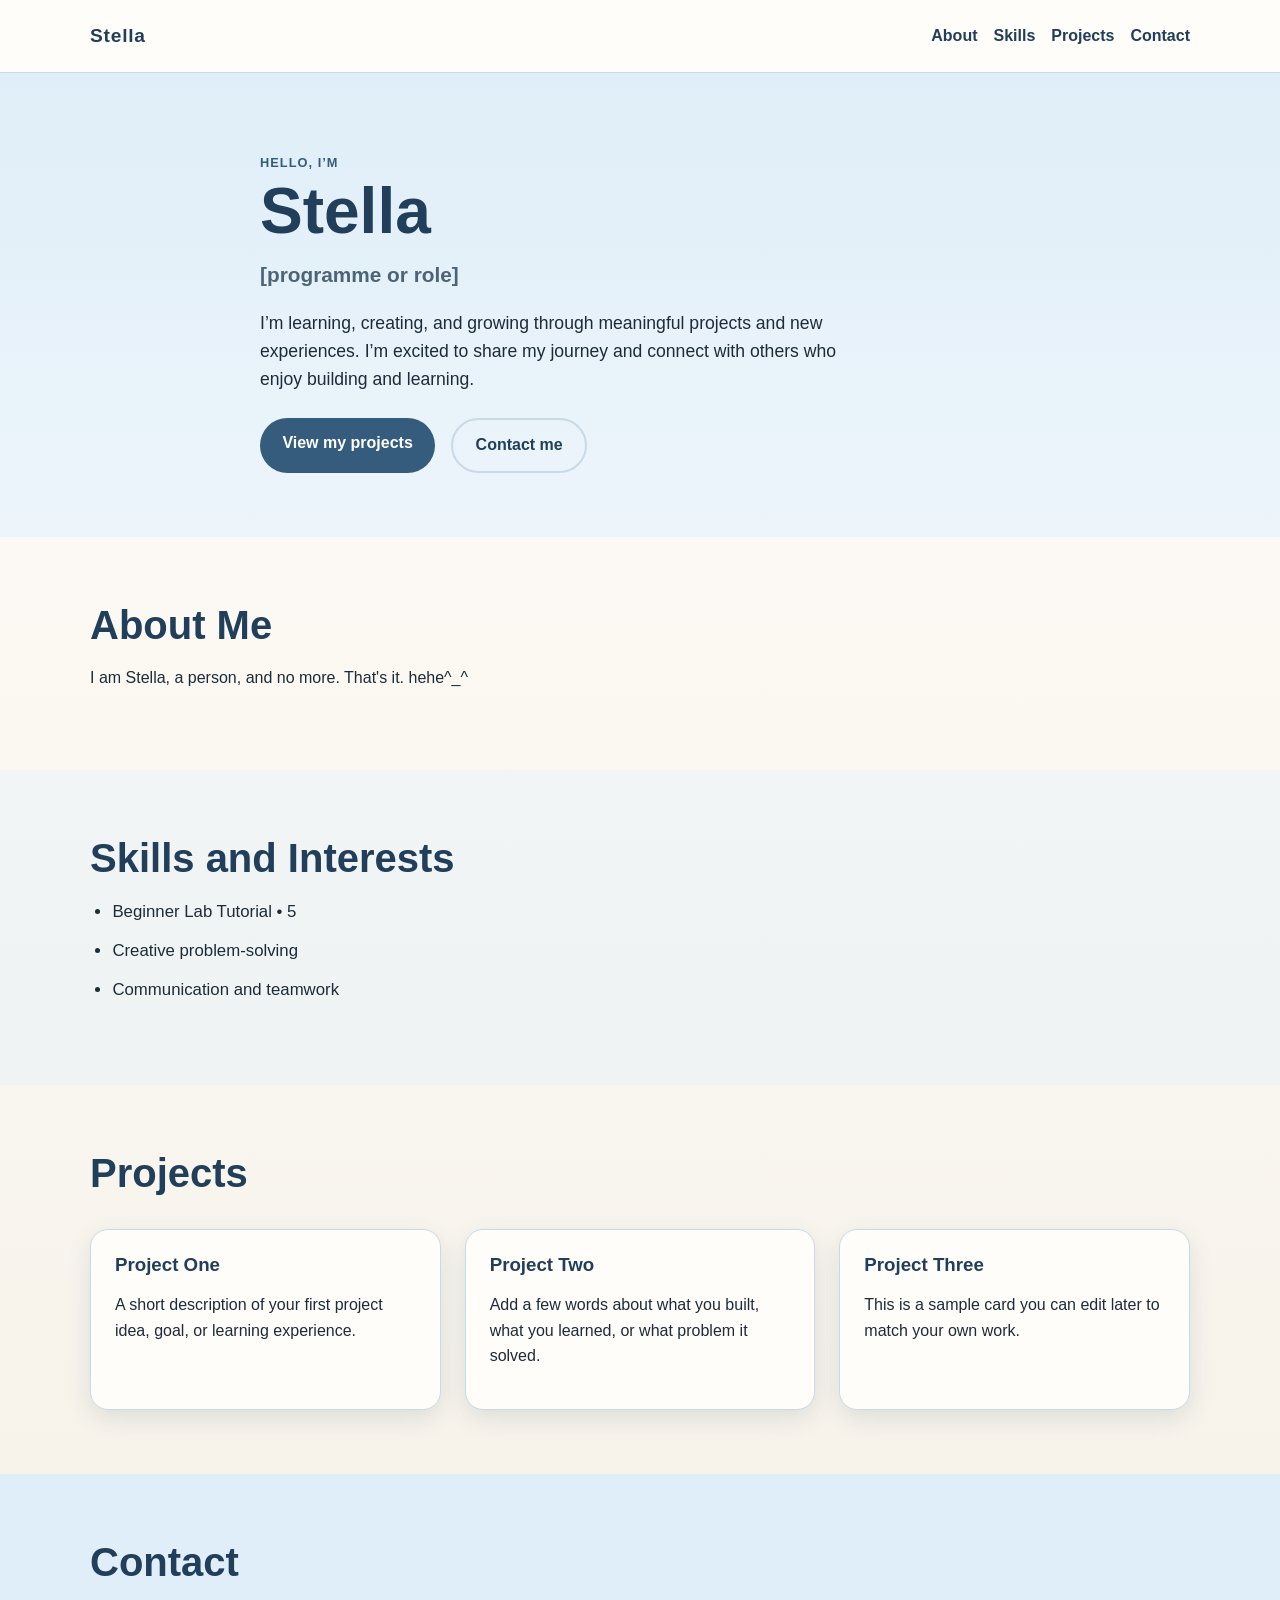
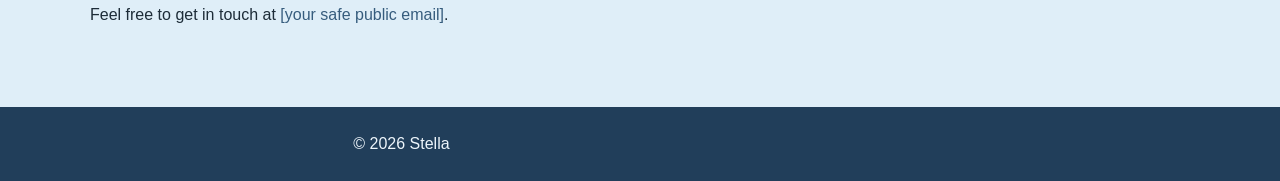
==== index.html @ a4379fa1 "Add files via upload" ====
<!DOCTYPE html>
<html lang="en">
  <head>
    <meta charset="UTF-8" />
    <meta name="viewport" content="width=device-width, initial-scale=1.0" />
    <title>[Your Name] | Personal Website</title>
    <meta
      name="description"
      content="Personal website for [Your Name], a [programme or role]."
    />
    <link rel="stylesheet" href="style.css" />
  </head>
  <body>
    <header class="site-header">
      <div class="container nav-wrap">
        <a class="brand" href="#top">Stella</a>
        <nav aria-label="Main navigation">
          <ul class="nav-list">
            <li><a href="#about">About</a></li>
            <li><a href="#skills">Skills</a></li>
            <li><a href="#projects">Projects</a></li>
            <li><a href="#contact">Contact</a></li>
          </ul>
        </nav>
      </div>
    </header>

    <main id="top">
      <!-- Welcome section: change the heading and short introduction here -->
      <section class="hero">
        <div class="container hero-content">
          <p class="eyebrow">Hello, I’m</p>
          <h1>Stella</h1>
          <p class="role">[programme or role]</p>
          <p class="intro">
            I’m learning, creating, and growing through meaningful projects and
            new experiences. I’m excited to share my journey and connect with
            others who enjoy building and learning.
          </p>
          <div class="hero-links">
            <a class="button primary" href="#projects">View my projects</a>
            <a class="button secondary" href="#contact">Contact me</a>
          </div>
        </div>
      </section>

      <!-- About Me: update the text to describe yourself in 2–3 sentences -->
      <section id="about" class="section">
        <div class="container">
          <h2>About Me</h2>
          <p>
            I am Stella, a person, and no more. That's it. hehe^_^
          </p>
        </div>
      </section>

      <!-- Skills and Interests: add or change the three items in this list -->
      <section id="skills" class="section alt-section">
        <div class="container">
          <h2>Skills and Interests</h2>
          <ul class="skills-list">
            <li>Beginner Lab Tutorial • 5</li>
            <li>Creative problem-solving</li>
            <li>Communication and teamwork</li>
          </ul>
        </div>
      </section>

      <!-- Projects: replace the sample cards with your own later -->
      <section id="projects" class="section">
        <div class="container">
          <h2>Projects</h2>
          <div class="projects-grid">
            <article class="project-card">
              <h3>Project One</h3>
              <p>
                A short description of your first project idea, goal, or learning
                experience.
              </p>
            </article>
            <article class="project-card">
              <h3>Project Two</h3>
              <p>
                Add a few words about what you built, what you learned, or what
                problem it solved.
              </p>
            </article>
            <article class="project-card">
              <h3>Project Three</h3>
              <p>
                This is a sample card you can edit later to match your own work.
              </p>
            </article>
          </div>
        </div>
      </section>

      <!-- Contact: replace the placeholder email with your safe public email -->
      <section id="contact" class="section contact-section">
        <div class="container">
          <h2>Contact</h2>
          <p>
            Feel free to get in touch at
            <a href="mailto:[your%20safe%20public%20email]">[your safe public email]</a>.
          </p>
        </div>
      </section>
    </main>

    <footer class="site-footer">
      <div class="container">
        <p>© 2026 Stella</p>
      </div>
    </footer>
  </body>
</html>
---- style.css ----
/*
  This stylesheet controls the page layout and colours.
  To change your text, edit the HTML file.
  To change colours, update the CSS variables below.
  To change spacing, adjust the values in the margin and padding rules.
*/

:root {
  /* Change your colour palette here */
  --cream: #f5f1e8;
  --paper: #fffdf9;
  --sky: #dfeef8;
  --blue: #365c7d;
  --blue-dark: #213e5a;
  --text: #1d2c38;
  --muted: #4d6477;
  --border: #c8d9e8;
  --shadow: rgba(34, 62, 89, 0.12);
}

* {
  box-sizing: border-box;
}

html {
  scroll-behavior: smooth;
}

body {
  margin: 0;
  font-family: Arial, Helvetica, sans-serif;
  line-height: 1.6;
  color: var(--text);
  background: linear-gradient(180deg, var(--paper) 0%, var(--cream) 100%);
}

a {
  color: var(--blue);
  text-decoration: none;
}

a:hover {
  text-decoration: underline;
}

a:focus-visible,
button:focus-visible {
  outline: 3px solid var(--blue-dark);
  outline-offset: 3px;
}

img {
  max-width: 100%;
}

.container {
  width: min(1100px, calc(100% - 2rem));
  margin: 0 auto;
}

.site-header {
  background: rgba(255, 253, 249, 0.9);
  border-bottom: 1px solid var(--border);
  position: sticky;
  top: 0;
  z-index: 10;
  backdrop-filter: blur(6px);
}

.nav-wrap {
  display: flex;
  align-items: center;
  justify-content: space-between;
  min-height: 72px;
  gap: 1rem;
}

.brand {
  color: var(--blue-dark);
  font-size: 1.2rem;
  font-weight: 700;
  letter-spacing: 0.04em;
}

.nav-list {
  list-style: none;
  display: flex;
  flex-wrap: wrap;
  gap: 1rem;
  padding: 0;
  margin: 0;
}

.nav-list a {
  color: var(--blue-dark);
  font-weight: 600;
}

.hero {
  background: linear-gradient(180deg, var(--sky) 0%, #edf5fb 100%);
  padding: 5rem 0 4rem;
}

.hero-content {
  max-width: 760px;
}

.eyebrow {
  margin: 0;
  color: var(--blue);
  font-weight: 700;
  letter-spacing: 0.08em;
  text-transform: uppercase;
  font-size: 0.8rem;
}

h1,
h2,
h3 {
  color: var(--blue-dark);
  line-height: 1.2;
  margin-top: 0;
}

h1 {
  font-size: clamp(2.5rem, 6vw, 4rem);
  margin-bottom: 0.5rem;
}

.role {
  margin: 0 0 1rem;
  font-size: 1.3rem;
  color: var(--muted);
  font-weight: 600;
}

.intro {
  font-size: 1.1rem;
  max-width: 60ch;
  margin-bottom: 1.5rem;
}

.hero-links {
  display: flex;
  flex-wrap: wrap;
  gap: 1rem;
}

.button {
  display: inline-block;
  border-radius: 999px;
  padding: 0.8rem 1.4rem;
  font-weight: 700;
  transition: transform 0.2s ease, background-color 0.2s ease;
}

.button:hover {
  text-decoration: none;
  transform: translateY(-1px);
}

.button.primary {
  background: var(--blue);
  color: #fff;
}

.button.secondary {
  background: transparent;
  color: var(--blue-dark);
  border: 2px solid var(--border);
}

.section {
  padding: 4rem 0;
}

.alt-section {
  background: rgba(223, 238, 248, 0.35);
}

h2 {
  font-size: clamp(2rem, 4vw, 2.5rem);
  margin-bottom: 1rem;
}

p {
  max-width: 70ch;
}

.skills-list {
  list-style: disc;
  padding-left: 1.4rem;
  display: grid;
  gap: 0.75rem;
  font-size: 1.05rem;
}

.projects-grid {
  display: grid;
  grid-template-columns: repeat(3, minmax(0, 1fr));
  gap: 1.5rem;
  margin-top: 2rem;
}

.project-card {
  background: var(--paper);
  border: 1px solid var(--border);
  border-radius: 18px;
  padding: 1.5rem;
  box-shadow: 0 8px 24px var(--shadow);
}

.project-card h3 {
  margin-bottom: 0.8rem;
}

.contact-section {
  background: var(--sky);
}

.site-footer {
  background: var(--blue-dark);
  color: #edf5fb;
  padding: 1.5rem 0;
  text-align: center;
}

.site-footer p {
  margin: 0;
}

@media (max-width: 700px) {
  .nav-wrap {
    flex-direction: column;
    padding: 1rem 0;
  }

  .projects-grid {
    grid-template-columns: 1fr;
  }

  .hero {
    padding-top: 4rem;
  }

  .button {
    width: 100%;
    text-align: center;
  }
}
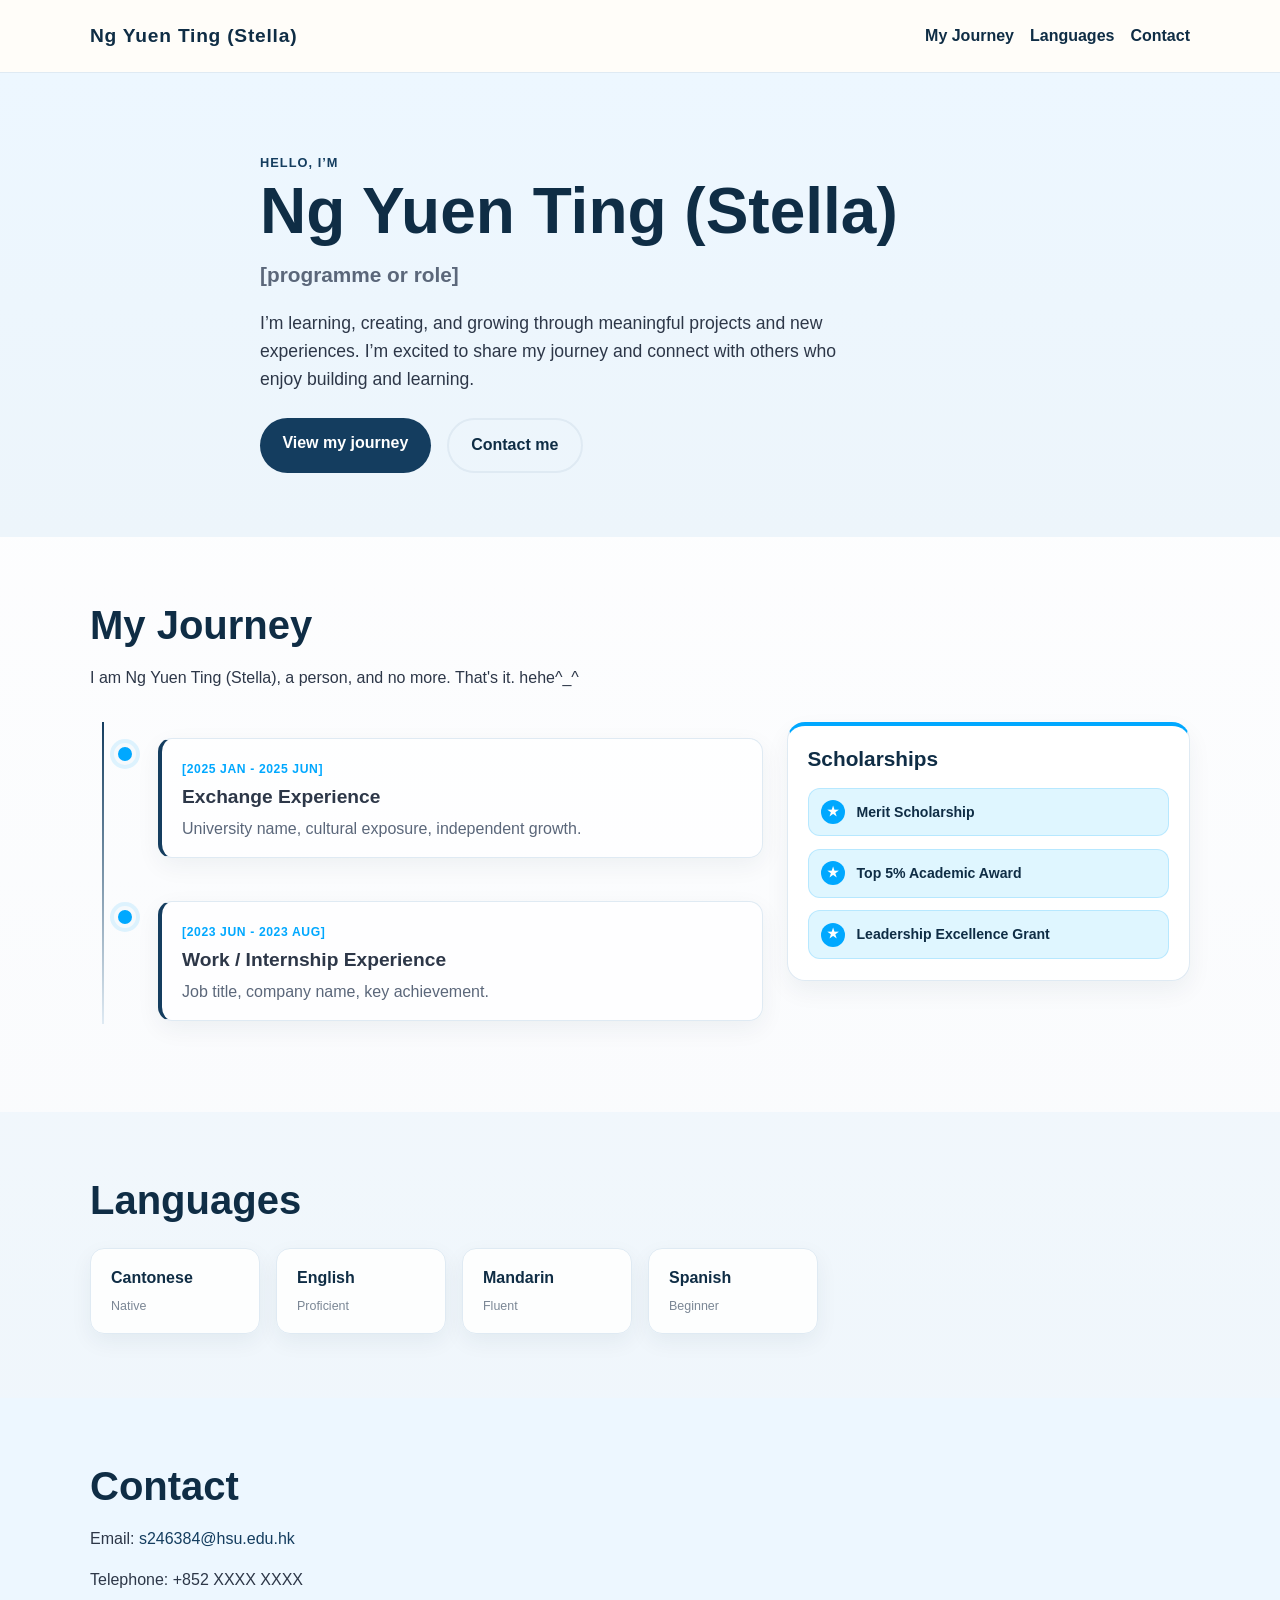
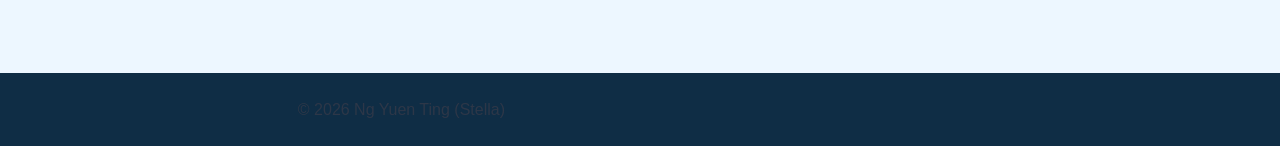
==== commit b63ce33d: "Add files via upload" ====
--- a/index.html
+++ b/index.html
@@ -13,12 +13,11 @@
   <body>
     <header class="site-header">
       <div class="container nav-wrap">
-        <a class="brand" href="#top">Stella</a>
+        <a class="brand" href="#top">Ng Yuen Ting (Stella)</a>
         <nav aria-label="Main navigation">
           <ul class="nav-list">
-            <li><a href="#about">About</a></li>
-            <li><a href="#skills">Skills</a></li>
-            <li><a href="#projects">Projects</a></li>
+            <li><a href="#about">My Journey</a></li>
+            <li><a href="#skills">Languages</a></li>
             <li><a href="#contact">Contact</a></li>
           </ul>
         </nav>
@@ -30,7 +29,7 @@
       <section class="hero">
         <div class="container hero-content">
           <p class="eyebrow">Hello, I’m</p>
-          <h1>Stella</h1>
+          <h1>Ng Yuen Ting (Stella)</h1>
           <p class="role">[programme or role]</p>
           <p class="intro">
             I’m learning, creating, and growing through meaningful projects and
@@ -38,7 +37,7 @@
             others who enjoy building and learning.
           </p>
           <div class="hero-links">
-            <a class="button primary" href="#projects">View my projects</a>
+            <a class="button primary" href="#about">View my journey</a>
             <a class="button secondary" href="#contact">Contact me</a>
           </div>
         </div>
@@ -47,50 +46,76 @@
       <!-- About Me: update the text to describe yourself in 2–3 sentences -->
       <section id="about" class="section">
         <div class="container">
-          <h2>About Me</h2>
+          <h2>My Journey</h2>
           <p>
-            I am Stella, a person, and no more. That's it. hehe^_^
+            I am Ng Yuen Ting (Stella), a person, and no more. That's it. hehe^_^
           </p>
+
+          <div class="experience-grid">
+            <div class="experience-column">
+              <div class="timeline" aria-label="Experience timeline">
+                <article class="timeline-item">
+                  <div class="timeline-dot" aria-hidden="true"></div>
+                  <div class="timeline-content">
+                    <span class="timeline-date">[2025 Jan - 2025 Jun]</span>
+                    <h3>Exchange Experience</h3>
+                    <p>University name, cultural exposure, independent growth.</p>
+                  </div>
+                </article>
+
+                <article class="timeline-item">
+                  <div class="timeline-dot" aria-hidden="true"></div>
+                  <div class="timeline-content">
+                    <span class="timeline-date">[2023 Jun - 2023 Aug]</span>
+                    <h3>Work / Internship Experience</h3>
+                    <p>Job title, company name, key achievement.</p>
+                  </div>
+                </article>
+              </div>
+            </div>
+
+            <aside class="scholarships-card" aria-label="Scholarships list">
+              <h3>Scholarships</h3>
+              <ul class="scholarship-list">
+                <li>
+                  <span class="scholarship-icon">★</span>
+                  <span>Merit Scholarship</span>
+                </li>
+                <li>
+                  <span class="scholarship-icon">★</span>
+                  <span>Top 5% Academic Award</span>
+                </li>
+                <li>
+                  <span class="scholarship-icon">★</span>
+                  <span>Leadership Excellence Grant</span>
+                </li>
+              </ul>
+            </aside>
+          </div>
         </div>
       </section>
 
       <!-- Skills and Interests: add or change the three items in this list -->
       <section id="skills" class="section alt-section">
         <div class="container">
-          <h2>Skills and Interests</h2>
-          <ul class="skills-list">
-            <li>Beginner Lab Tutorial • 5</li>
-            <li>Creative problem-solving</li>
-            <li>Communication and teamwork</li>
-          </ul>
-        </div>
-      </section>
-
-      <!-- Projects: replace the sample cards with your own later -->
-      <section id="projects" class="section">
-        <div class="container">
-          <h2>Projects</h2>
-          <div class="projects-grid">
-            <article class="project-card">
-              <h3>Project One</h3>
-              <p>
-                A short description of your first project idea, goal, or learning
-                experience.
-              </p>
-            </article>
-            <article class="project-card">
-              <h3>Project Two</h3>
-              <p>
-                Add a few words about what you built, what you learned, or what
-                problem it solved.
-              </p>
-            </article>
-            <article class="project-card">
-              <h3>Project Three</h3>
-              <p>
-                This is a sample card you can edit later to match your own work.
-              </p>
-            </article>
+          <h2>Languages</h2>
+          <div class="language-grid" aria-label="Language skills">
+            <div class="language-card">
+              <span class="language-name">Cantonese</span>
+              <span class="language-level">Native</span>
+            </div>
+            <div class="language-card">
+              <span class="language-name">English</span>
+              <span class="language-level">Proficient</span>
+            </div>
+            <div class="language-card">
+              <span class="language-name">Mandarin</span>
+              <span class="language-level">Fluent</span>
+            </div>
+            <div class="language-card">
+              <span class="language-name">Spanish</span>
+              <span class="language-level">Beginner</span>
+            </div>
           </div>
         </div>
       </section>
@@ -99,17 +124,15 @@
       <section id="contact" class="section contact-section">
         <div class="container">
           <h2>Contact</h2>
-          <p>
-            Feel free to get in touch at
-            <a href="mailto:[your%20safe%20public%20email]">[your safe public email]</a>.
-          </p>
+          <p>Email: <a href="mailto:s246384@hsu.edu.hk">s246384@hsu.edu.hk</a></p>
+          <p>Telephone: +852 XXXX XXXX</p>
         </div>
       </section>
     </main>
 
     <footer class="site-footer">
       <div class="container">
-        <p>© 2026 Stella</p>
+        <p>© 2026 Ng Yuen Ting (Stella)</p>
       </div>
     </footer>
   </body>
--- a/style.css
+++ b/style.css
@@ -6,16 +6,17 @@
 */
 
 :root {
-  /* Change your colour palette here */
-  --cream: #f5f1e8;
-  --paper: #fffdf9;
-  --sky: #dfeef8;
-  --blue: #365c7d;
-  --blue-dark: #213e5a;
-  --text: #1d2c38;
-  --muted: #4d6477;
-  --border: #c8d9e8;
-  --shadow: rgba(34, 62, 89, 0.12);
+  --cream: #f7f9fc;
+  --paper: #ffffff;
+  --sky: #edf7ff;
+  --blue: #143d5f;
+  --blue-dark: #0f2d45;
+  --tech-sky: #00a8ff;
+  --tech-sky-soft: #dff6ff;
+  --text: #2d3748;
+  --muted: #5b677a;
+  --border: #dfeaf3;
+  --shadow: rgba(18, 45, 69, 0.12);
 }
 
 * {
@@ -32,6 +33,13 @@
   line-height: 1.6;
   color: var(--text);
   background: linear-gradient(180deg, var(--paper) 0%, var(--cream) 100%);
+}
+
+h1,
+h2,
+h3,
+p {
+  color: var(--text);
 }
 
 a {
@@ -187,31 +195,192 @@
   max-width: 70ch;
 }
 
-.skills-list {
-  list-style: disc;
-  padding-left: 1.4rem;
+.experience-grid {
   display: grid;
-  gap: 0.75rem;
-  font-size: 1.05rem;
-}
-
-.projects-grid {
-  display: grid;
-  grid-template-columns: repeat(3, minmax(0, 1fr));
+  grid-template-columns: 1.5fr 0.9fr;
   gap: 1.5rem;
   margin-top: 2rem;
-}
-
-.project-card {
-  background: var(--paper);
+  align-items: start;
+}
+
+.experience-column {
+  min-width: 0;
+}
+
+.timeline {
+  position: relative;
+  padding-left: 1.5rem;
+}
+
+.timeline::before {
+  content: "";
+  position: absolute;
+  left: 12px;
+  top: 0;
+  bottom: 0;
+  width: 2px;
+  background: linear-gradient(180deg, var(--blue) 0%, var(--border) 100%);
+}
+
+.timeline-item {
+  position: relative;
+  display: grid;
+  grid-template-columns: 28px 1fr;
+  gap: 1rem;
+  margin-bottom: 1.5rem;
+  padding: 1rem 0 0.2rem;
+}
+
+.timeline-dot {
+  position: relative;
+  width: 22px;
+  height: 22px;
+  border-radius: 50%;
+  background: var(--tech-sky);
+  border: 4px solid #f5f9fc;
+  box-shadow: 0 0 0 4px rgba(0, 168, 255, 0.12);
+  margin-top: 0.3rem;
+  z-index: 1;
+}
+
+.timeline-content {
+  background: rgba(255, 255, 255, 0.84);
+  border: 1px solid var(--border);
+  border-left: 4px solid var(--blue);
+  border-radius: 14px;
+  padding: 1rem 1.25rem;
+  box-shadow: 0 8px 24px rgba(15, 45, 69, 0.06);
+  transition: transform 0.2s ease, box-shadow 0.2s ease, border-color 0.2s ease;
+}
+
+.timeline-content:hover {
+  transform: translateY(-2px);
+  box-shadow: 0 14px 30px rgba(15, 45, 69, 0.12);
+  border-color: rgba(0, 168, 255, 0.45);
+}
+
+.timeline-date {
+  display: inline-block;
+  margin-bottom: 0.35rem;
+  color: var(--tech-sky);
+  font-weight: 700;
+  font-size: 0.76rem;
+  letter-spacing: 0.05em;
+  text-transform: uppercase;
+}
+
+.timeline-content h3 {
+  margin-bottom: 0.45rem;
+  font-size: 1.2rem;
+  color: var(--text);
+}
+
+.timeline-content p {
+  margin: 0;
+  color: var(--muted);
+}
+
+.scholarships-card {
+  background: rgba(255, 255, 255, 0.9);
   border: 1px solid var(--border);
   border-radius: 18px;
-  padding: 1.5rem;
-  box-shadow: 0 8px 24px var(--shadow);
-}
-
-.project-card h3 {
-  margin-bottom: 0.8rem;
+  padding: 1.3rem 1.25rem;
+  box-shadow: 0 10px 24px rgba(15, 45, 69, 0.06);
+  border-top: 4px solid var(--tech-sky);
+}
+
+.scholarships-card h3 {
+  margin-bottom: 1rem;
+  font-size: 1.3rem;
+}
+
+.scholarship-list {
+  list-style: none;
+  padding: 0;
+  margin: 0;
+  display: grid;
+  gap: 0.8rem;
+}
+
+.scholarship-list li {
+  display: flex;
+  align-items: center;
+  gap: 0.7rem;
+  padding: 0.7rem 0.8rem;
+  border-radius: 12px;
+  background: var(--tech-sky-soft);
+  border: 1px solid rgba(0, 168, 255, 0.18);
+  color: var(--blue-dark);
+  font-size: 0.88rem;
+  font-weight: 600;
+  transition: transform 0.2s ease, box-shadow 0.2s ease, border-color 0.2s ease;
+}
+
+.scholarship-list li:hover {
+  transform: translateY(-2px);
+  box-shadow: 0 12px 26px rgba(15, 45, 69, 0.12);
+  border-color: rgba(0, 168, 255, 0.42);
+}
+
+.scholarship-icon {
+  display: inline-flex;
+  align-items: center;
+  justify-content: center;
+  width: 24px;
+  height: 24px;
+  border-radius: 50%;
+  background: var(--tech-sky);
+  color: #fff;
+  font-size: 0.8rem;
+  flex-shrink: 0;
+}
+
+.language-grid {
+  display: flex;
+  flex-wrap: wrap;
+  gap: 1rem;
+  margin-top: 1.5rem;
+}
+
+.language-card {
+  display: flex;
+  flex-direction: column;
+  min-width: 170px;
+  background: rgba(255, 255, 255, 0.85);
+  border: 1px solid var(--border);
+  border-radius: 14px;
+  padding: 1rem 1.25rem;
+  box-shadow: 0 8px 22px rgba(15, 45, 69, 0.06);
+  transition: transform 0.2s ease, box-shadow 0.2s ease, border-color 0.2s ease;
+}
+
+.language-card:hover {
+  transform: translateY(-2px);
+  box-shadow: 0 14px 30px rgba(15, 45, 69, 0.12);
+  border-color: rgba(0, 168, 255, 0.4);
+}
+
+.language-name {
+  font-size: 1rem;
+  font-weight: 700;
+  color: var(--blue-dark);
+}
+
+.language-level {
+  margin-top: 0.35rem;
+  color: #7b8795;
+  font-size: 0.78rem;
+  font-weight: 400;
+  letter-spacing: 0;
+  text-transform: none;
+}
+
+.projects-grid {
+  display: none;
+}
+
+.project-card {
+  display: none;
 }
 
 .contact-section {
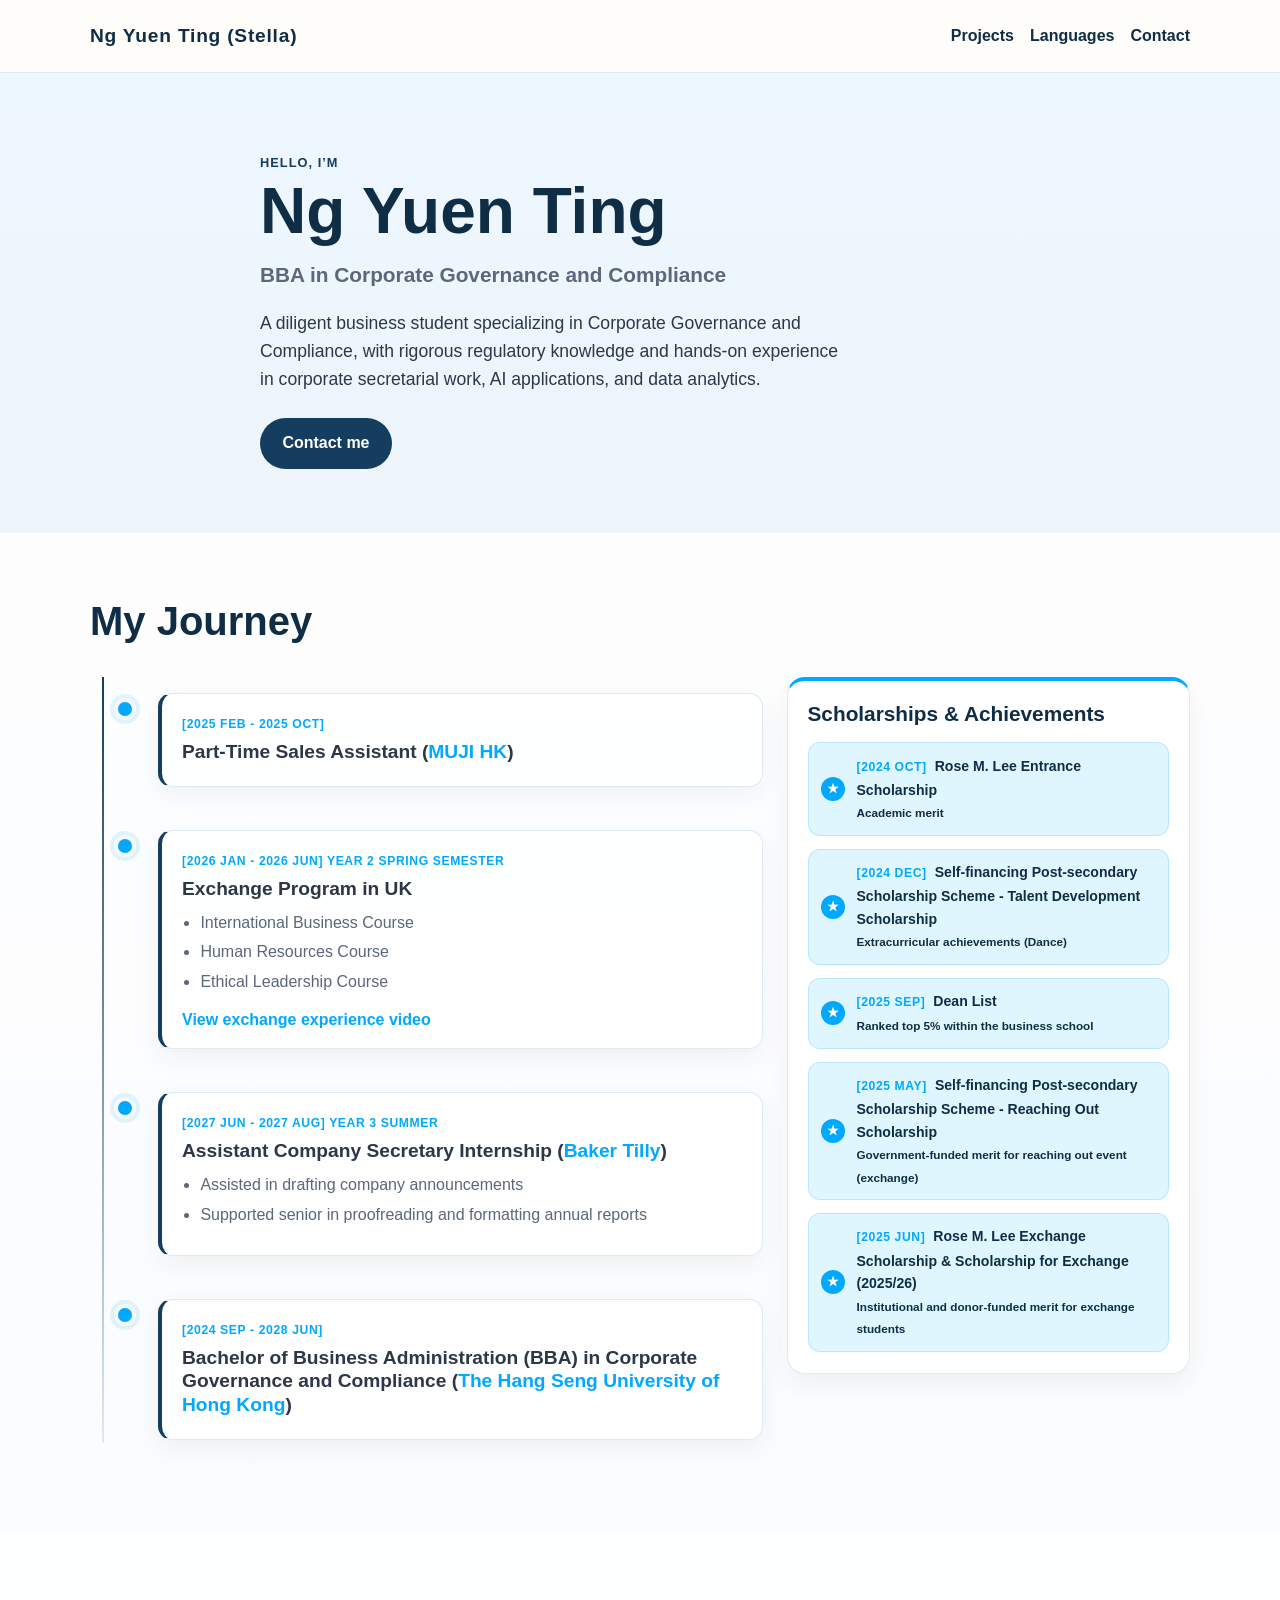
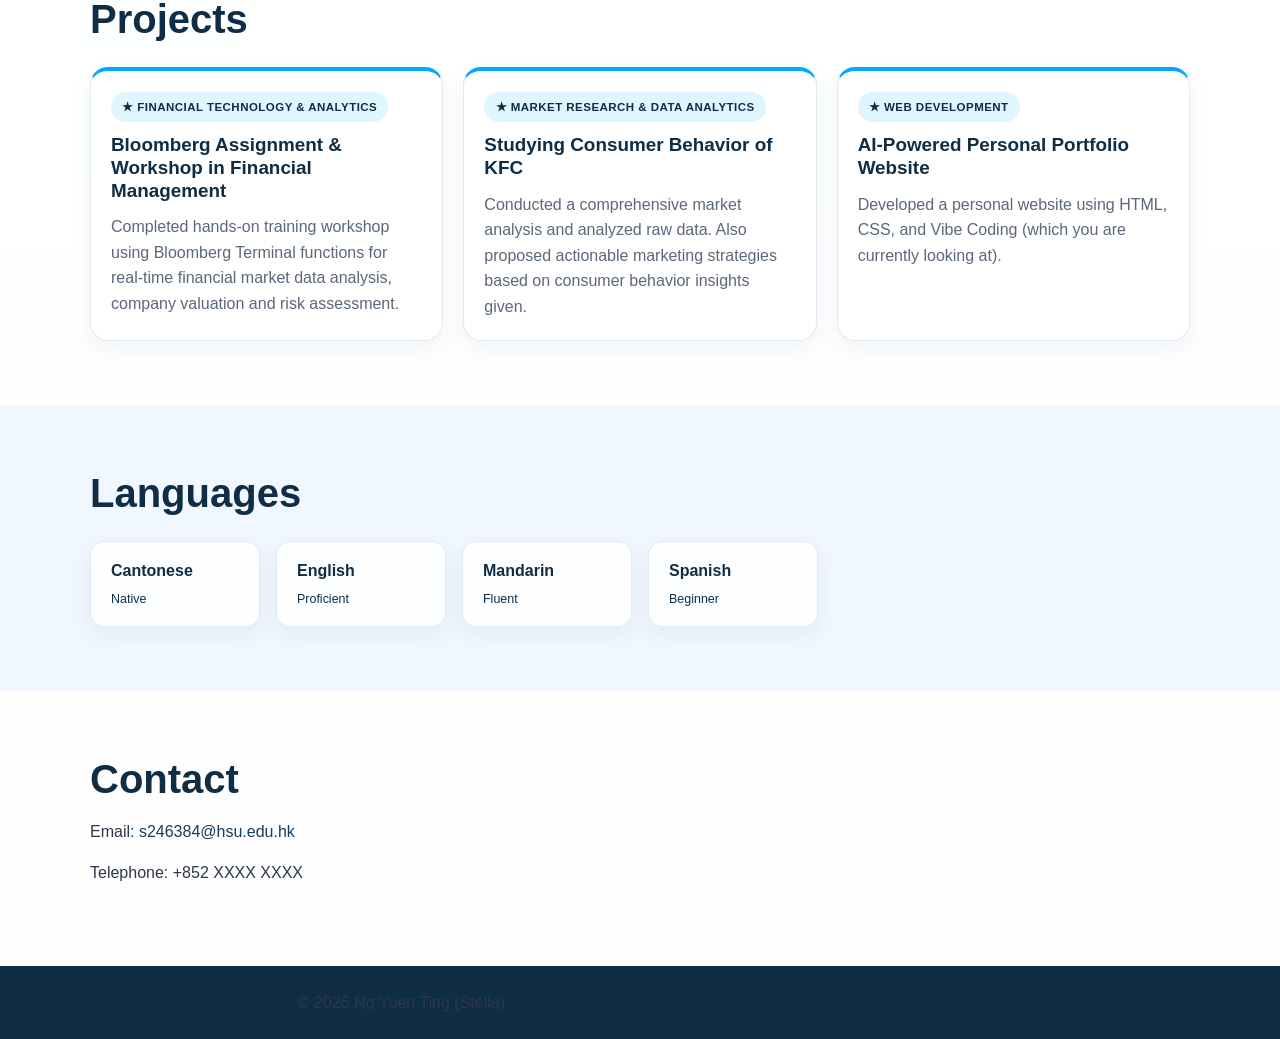
==== commit eafdcc63: "Add files via upload" ====
--- a/index.html
+++ b/index.html
@@ -16,7 +16,7 @@
         <a class="brand" href="#top">Ng Yuen Ting (Stella)</a>
         <nav aria-label="Main navigation">
           <ul class="nav-list">
-            <li><a href="#about">My Journey</a></li>
+            <li><a href="#projects">Projects</a></li>
             <li><a href="#skills">Languages</a></li>
             <li><a href="#contact">Contact</a></li>
           </ul>
@@ -28,17 +28,14 @@
       <!-- Welcome section: change the heading and short introduction here -->
       <section class="hero">
         <div class="container hero-content">
-          <p class="eyebrow">Hello, I’m</p>
-          <h1>Ng Yuen Ting (Stella)</h1>
-          <p class="role">[programme or role]</p>
+          <p class="eyebrow"></p>
+          <h1 class="name-text"></h1>
+          <p class="role">BBA in Corporate Governance and Compliance</p>
           <p class="intro">
-            I’m learning, creating, and growing through meaningful projects and
-            new experiences. I’m excited to share my journey and connect with
-            others who enjoy building and learning.
+            A diligent business student specializing in Corporate Governance and Compliance, with rigorous regulatory knowledge and hands-on experience in corporate secretarial work, AI applications, and data analytics.
           </p>
           <div class="hero-links">
-            <a class="button primary" href="#about">View my journey</a>
-            <a class="button secondary" href="#contact">Contact me</a>
+            <a class="button primary" href="#contact">Contact me</a>
           </div>
         </div>
       </section>
@@ -47,9 +44,6 @@
       <section id="about" class="section">
         <div class="container">
           <h2>My Journey</h2>
-          <p>
-            I am Ng Yuen Ting (Stella), a person, and no more. That's it. hehe^_^
-          </p>
 
           <div class="experience-grid">
             <div class="experience-column">
@@ -57,40 +51,114 @@
                 <article class="timeline-item">
                   <div class="timeline-dot" aria-hidden="true"></div>
                   <div class="timeline-content">
-                    <span class="timeline-date">[2025 Jan - 2025 Jun]</span>
-                    <h3>Exchange Experience</h3>
-                    <p>University name, cultural exposure, independent growth.</p>
-                  </div>
-                </article>
-
-                <article class="timeline-item">
-                  <div class="timeline-dot" aria-hidden="true"></div>
-                  <div class="timeline-content">
-                    <span class="timeline-date">[2023 Jun - 2023 Aug]</span>
-                    <h3>Work / Internship Experience</h3>
-                    <p>Job title, company name, key achievement.</p>
+                    <span class="timeline-date">[2025 Feb - 2025 Oct]</span>
+                    <h3>Part-Time Sales Assistant (<a href="https://onlineshop.muji.com.hk/" target="_blank" rel="noreferrer">MUJI HK</a>)</h3>
+                  </div>
+                </article>
+
+                <article class="timeline-item">
+                  <div class="timeline-dot" aria-hidden="true"></div>
+                  <div class="timeline-content">
+                    <span class="timeline-date">[2026 Jan - 2026 Jun] Year 2 Spring Semester</span>
+                    <h3>Exchange Program in UK</h3>
+                    <ul class="exchange-courses">
+                      <li>International Business Course</li>
+                      <li>Human Resources Course</li>
+                      <li>Ethical Leadership Course</li>
+                    </ul>
+                    <p>
+                      <a href="https://hsuhk-my.sharepoint.com/:v:/g/personal/s246384_hsu_edu_hk/IQApnkTWi9xQS67wh-42oN1fAX6_yh1gho4gi1m61C-dfmc?e=63eJ1v" target="_blank" rel="noreferrer">View exchange experience video</a>
+                    </p>
+                  </div>
+                </article>
+
+                <article class="timeline-item">
+                  <div class="timeline-dot" aria-hidden="true"></div>
+                  <div class="timeline-content">
+                    <span class="timeline-date">[2027 Jun - 2027 Aug] Year 3 Summer</span>
+                    <h3>Assistant Company Secretary Internship (<a href="https://www.bakertilly.hk/" target="_blank" rel="noreferrer">Baker Tilly</a>)</h3>
+                    <ul class="exchange-courses">
+                      <li>Assisted in drafting company announcements</li>
+                      <li>Supported senior in proofreading and formatting annual reports</li>
+                    </ul>
+                  </div>
+                </article>
+
+                <article class="timeline-item">
+                  <div class="timeline-dot" aria-hidden="true"></div>
+                  <div class="timeline-content">
+                    <span class="timeline-date">[2024 Sep - 2028 Jun]</span>
+                    <h3>Bachelor of Business Administration (BBA) in Corporate Governance and Compliance (<a href="https://www.hsu.edu.hk/en/" target="_blank" rel="noreferrer">The Hang Seng University of Hong Kong</a>)</h3>
                   </div>
                 </article>
               </div>
             </div>
 
             <aside class="scholarships-card" aria-label="Scholarships list">
-              <h3>Scholarships</h3>
+              <h3>Scholarships &amp; Achievements</h3>
               <ul class="scholarship-list">
                 <li>
                   <span class="scholarship-icon">★</span>
-                  <span>Merit Scholarship</span>
-                </li>
-                <li>
-                  <span class="scholarship-icon">★</span>
-                  <span>Top 5% Academic Award</span>
-                </li>
-                <li>
-                  <span class="scholarship-icon">★</span>
-                  <span>Leadership Excellence Grant</span>
+                  <span><span class="timeline-date scholarship-date">[2024 Oct]</span> Rose M. Lee Entrance Scholarship<br><small>Academic merit</small></span>
+                </li>
+                <li>
+                  <span class="scholarship-icon">★</span>
+                  <span><span class="timeline-date scholarship-date">[2024 Dec]</span> Self-financing Post-secondary Scholarship Scheme - Talent Development Scholarship<br><small>Extracurricular achievements (Dance)</small></span>
+                </li>
+                <li>
+                  <span class="scholarship-icon">★</span>
+                  <span><span class="timeline-date scholarship-date">[2025 Sep]</span> Dean List<br><small>Ranked top 5% within the business school</small></span>
+                </li>
+                <li>
+                  <span class="scholarship-icon">★</span>
+                  <span><span class="timeline-date scholarship-date">[2025 May]</span> Self-financing Post-secondary Scholarship Scheme - Reaching Out Scholarship<br><small>Government-funded merit for reaching out event (exchange)</small></span>
+                </li>
+                <li>
+                  <span class="scholarship-icon">★</span>
+                  <span><span class="timeline-date scholarship-date">[2025 Jun]</span> Rose M. Lee Exchange Scholarship &amp; Scholarship for Exchange (2025/26)<br><small>Institutional and donor-funded merit for exchange students</small></span>
                 </li>
               </ul>
             </aside>
+          </div>
+        </div>
+      </section>
+
+      <section id="projects" class="section projects-section">
+        <div class="container">
+          <div class="section-heading">
+            <h2>Projects</h2>
+          </div>
+
+          <div class="projects-grid" aria-label="Featured projects">
+            <article class="project-card">
+              <div class="project-topline">
+                <span class="project-tag">★ Financial Technology &amp; Analytics</span>
+              </div>
+              <h3>Bloomberg Assignment &amp; Workshop in Financial Management</h3>
+              <p>
+                Completed hands-on training workshop using Bloomberg Terminal functions for real-time financial market data analysis, company valuation and risk assessment.
+              </p>
+            </article>
+
+            <article class="project-card">
+              <div class="project-topline">
+                <span class="project-tag">★ Market Research &amp; Data Analytics</span>
+              </div>
+              <h3>Studying Consumer Behavior of KFC</h3>
+              <p>
+                Conducted a comprehensive market analysis and analyzed raw data. Also proposed actionable marketing strategies based on consumer behavior insights given.
+              </p>
+            </article>
+
+            <article class="project-card">
+              <div class="project-topline">
+                <span class="project-tag">★ Web Development</span>
+              </div>
+              <h3>AI-Powered Personal Portfolio Website</h3>
+              <p>
+                Developed a personal website using HTML, CSS, and Vibe Coding (which you are currently looking at).
+              </p>
+            </article>
           </div>
         </div>
       </section>
--- a/style.css
+++ b/style.css
@@ -120,6 +120,40 @@
   letter-spacing: 0.08em;
   text-transform: uppercase;
   font-size: 0.8rem;
+  transition: color 0.2s ease;
+}
+
+.eyebrow::before {
+  content: "Hello, I’m";
+  display: inline-block;
+}
+
+.eyebrow:hover::before {
+  content: "Hola, Soy";
+}
+
+.eyebrow:hover {
+  color: var(--blue-dark);
+}
+
+.name-text {
+  position: relative;
+  display: inline-block;
+  color: var(--blue-dark);
+  transition: color 0.2s ease;
+}
+
+.name-text::before {
+  content: "Ng Yuen Ting";
+  display: inline-block;
+}
+
+.name-text:hover::before {
+  content: "Stella";
+}
+
+.name-text:hover {
+  color: var(--blue);
 }
 
 h1,
@@ -164,7 +198,7 @@
 
 .button:hover {
   text-decoration: none;
-  transform: translateY(-1px);
+  transform: none;
 }
 
 .button.primary {
@@ -173,9 +207,7 @@
 }
 
 .button.secondary {
-  background: transparent;
-  color: var(--blue-dark);
-  border: 2px solid var(--border);
+  display: none;
 }
 
 .section {
@@ -183,7 +215,7 @@
 }
 
 .alt-section {
-  background: rgba(223, 238, 248, 0.35);
+  background: rgba(237, 247, 255, 0.7);
 }
 
 h2 {
@@ -280,6 +312,21 @@
   color: var(--muted);
 }
 
+.exchange-courses {
+  margin: 0.6rem 0 0.75rem;
+  padding-left: 1.15rem;
+  color: var(--muted);
+}
+
+.exchange-courses li + li {
+  margin-top: 0.25rem;
+}
+
+.timeline-content a {
+  color: var(--tech-sky);
+  font-weight: 700;
+}
+
 .scholarships-card {
   background: rgba(255, 255, 255, 0.9);
   border: 1px solid var(--border);
@@ -287,6 +334,13 @@
   padding: 1.3rem 1.25rem;
   box-shadow: 0 10px 24px rgba(15, 45, 69, 0.06);
   border-top: 4px solid var(--tech-sky);
+  transition: transform 0.2s ease, box-shadow 0.2s ease, border-color 0.2s ease;
+}
+
+.scholarships-card:hover {
+  transform: translateY(-2px);
+  box-shadow: 0 14px 30px rgba(15, 45, 69, 0.12);
+  border-color: rgba(0, 168, 255, 0.45);
 }
 
 .scholarships-card h3 {
@@ -368,23 +422,91 @@
 
 .language-level {
   margin-top: 0.35rem;
-  color: #7b8795;
+  color: var(--blue-dark);
   font-size: 0.78rem;
   font-weight: 400;
   letter-spacing: 0;
   text-transform: none;
 }
 
+.scholarship-date {
+  display: inline-block;
+  margin-bottom: 0.2rem;
+  margin-right: 0.25rem;
+  font-size: 0.76rem;
+  line-height: 1.4;
+}
+
+.section-heading {
+  margin-bottom: 1.5rem;
+}
+
+.section-subtitle {
+  margin: 0 0 0.5rem;
+  color: var(--tech-sky);
+  font-size: 0.8rem;
+  font-weight: 700;
+  letter-spacing: 0.08em;
+  text-transform: uppercase;
+}
+
+.projects-section {
+  background: rgba(255, 255, 255, 0.9);
+}
+
 .projects-grid {
-  display: none;
+  display: grid;
+  grid-template-columns: repeat(3, minmax(0, 1fr));
+  gap: 1.25rem;
 }
 
 .project-card {
-  display: none;
+  display: flex;
+  flex-direction: column;
+  background: rgba(255, 255, 255, 0.9);
+  border: 1px solid var(--border);
+  border-top: 4px solid var(--tech-sky);
+  border-radius: 18px;
+  padding: 1.3rem 1.25rem;
+  box-shadow: 0 8px 22px rgba(15, 45, 69, 0.06);
+  transition: transform 0.2s ease, box-shadow 0.2s ease, border-color 0.2s ease;
+}
+
+.project-card:hover {
+  transform: translateY(-4px);
+  box-shadow: 0 14px 30px rgba(15, 45, 69, 0.12);
+  border-color: rgba(0, 168, 255, 0.4);
+}
+
+.project-topline {
+  margin-bottom: 0.75rem;
+}
+
+.project-tag {
+  display: inline-block;
+  padding: 0.38rem 0.7rem;
+  border-radius: 999px;
+  background: var(--tech-sky-soft);
+  color: var(--blue-dark);
+  font-size: 0.72rem;
+  font-weight: 700;
+  letter-spacing: 0.04em;
+  text-transform: uppercase;
+}
+
+.project-card h3 {
+  margin-bottom: 0.75rem;
+  font-size: 1.18rem;
+  color: var(--blue-dark);
+}
+
+.project-card p {
+  margin: 0;
+  color: var(--muted);
 }
 
 .contact-section {
-  background: var(--sky);
+  background: rgba(255, 255, 255, 0.9);
 }
 
 .site-footer {
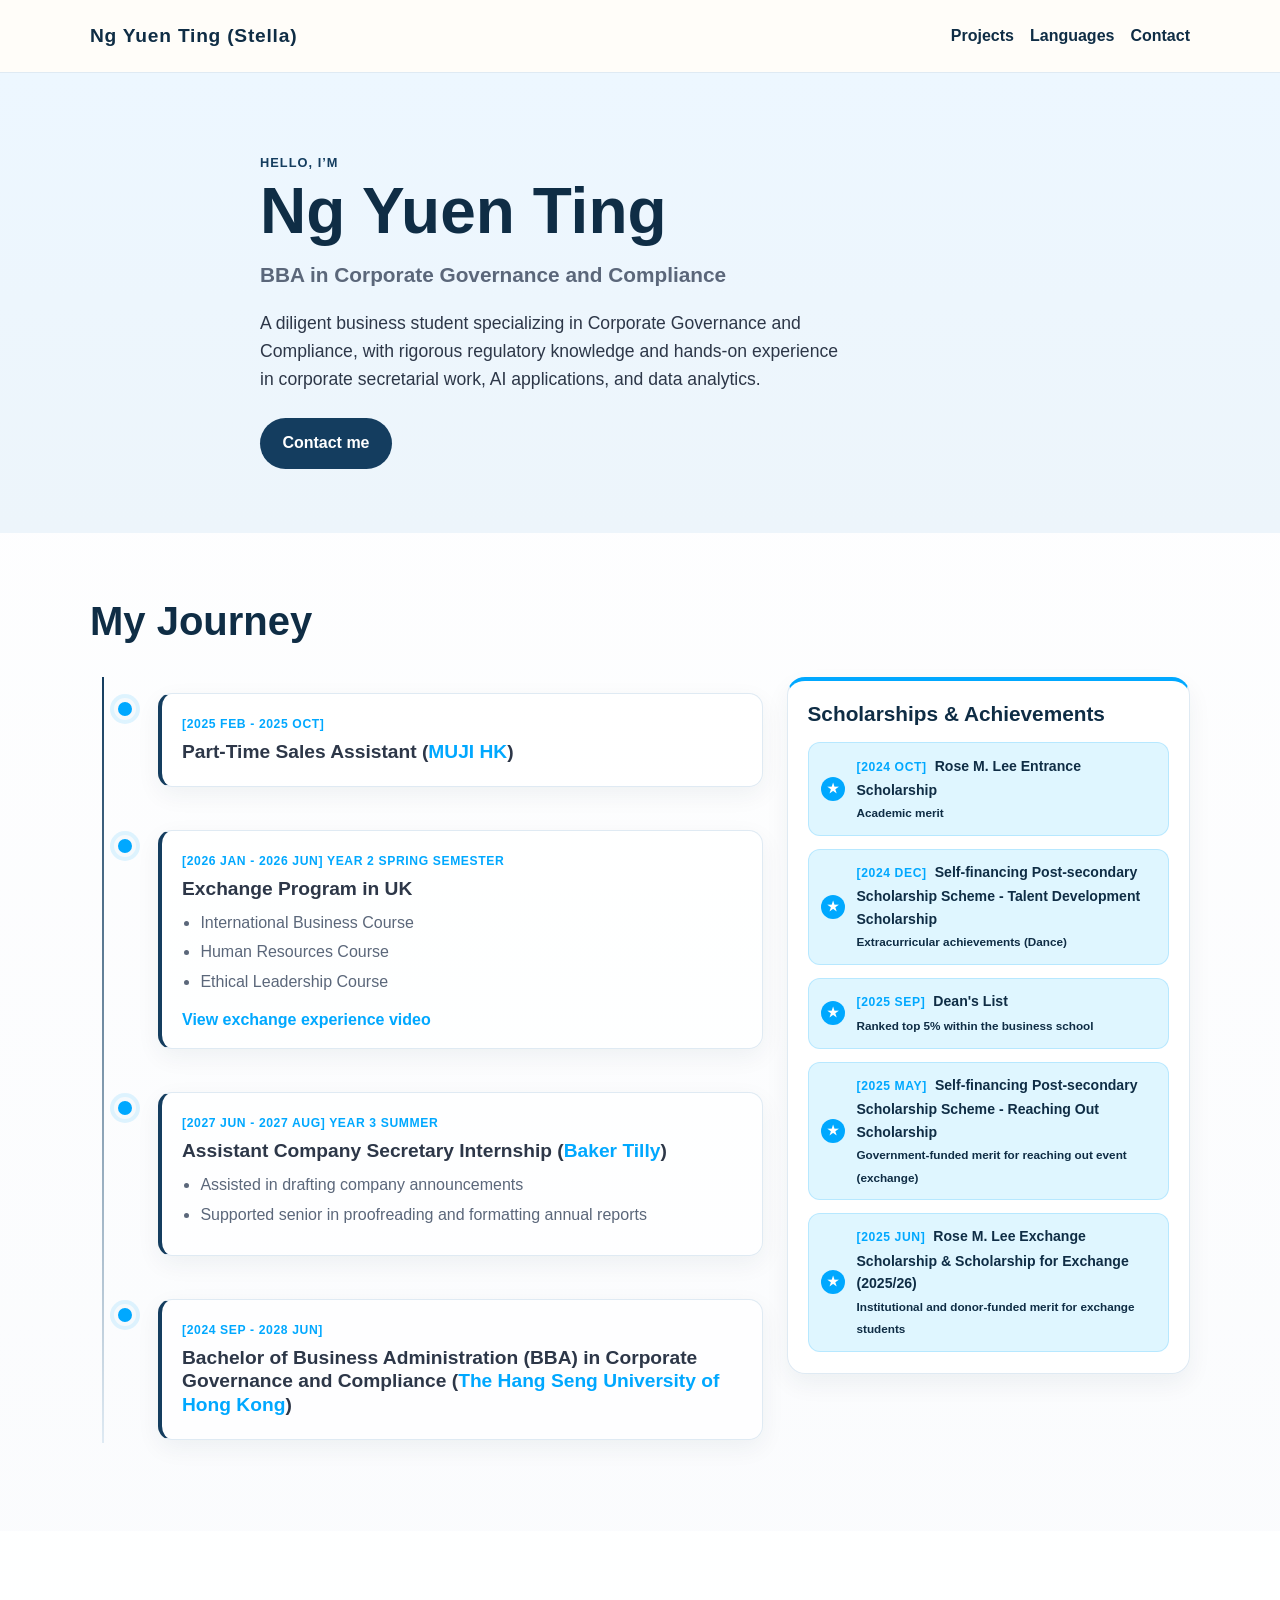
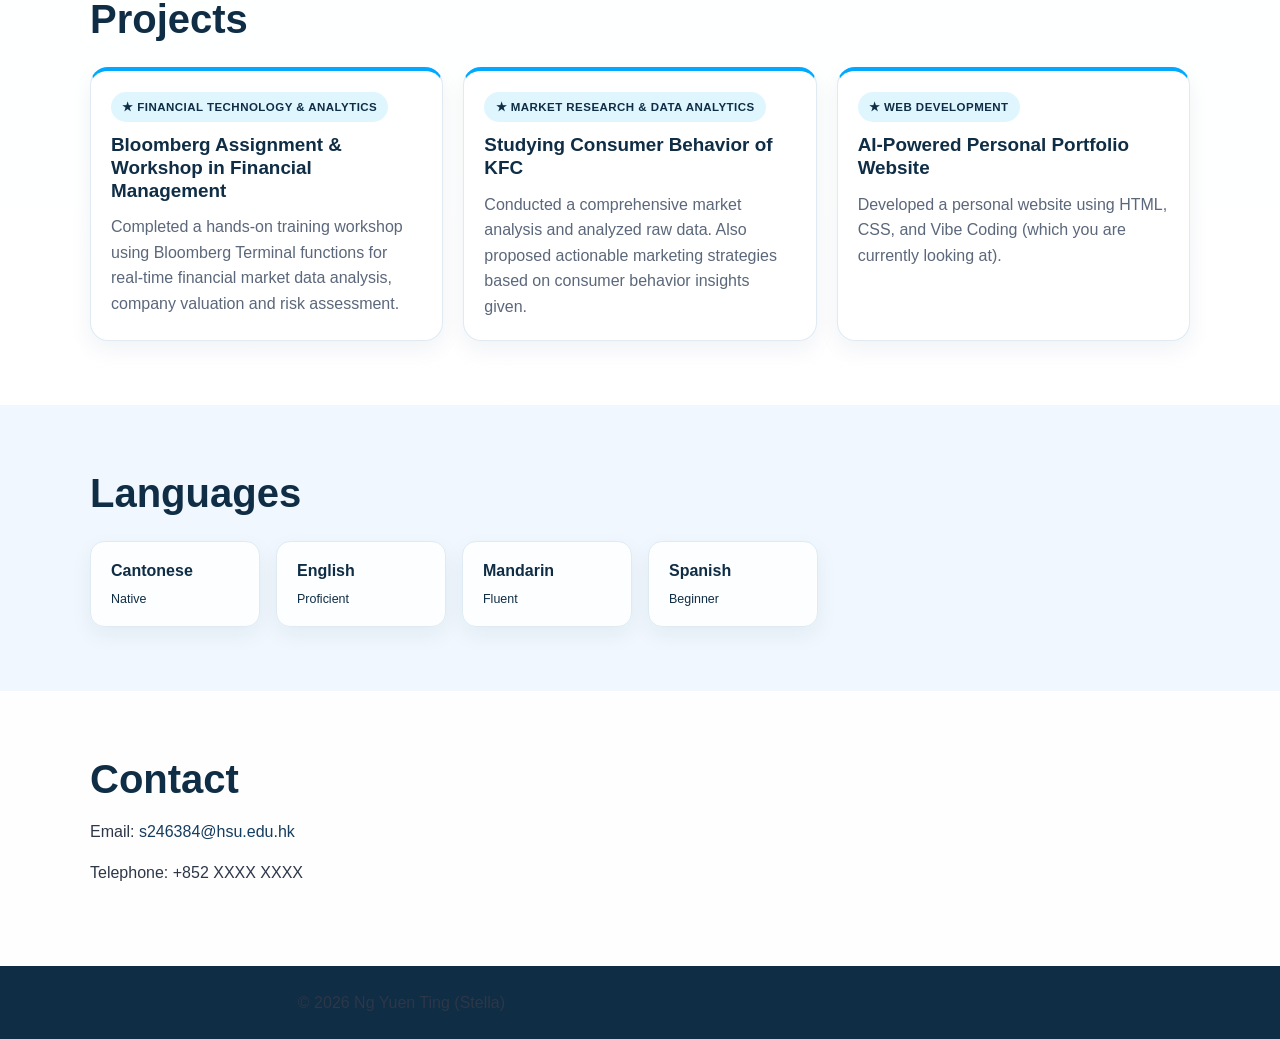
==== commit 3a1f8052: "Update index.html" ====
--- a/index.html
+++ b/index.html
@@ -3,7 +3,7 @@
   <head>
     <meta charset="UTF-8" />
     <meta name="viewport" content="width=device-width, initial-scale=1.0" />
-    <title>[Your Name] | Personal Website</title>
+    <title> Ng Yuen Ting's Website</title>
     <meta
       name="description"
       content="Personal website for [Your Name], a [programme or role]."
@@ -107,7 +107,7 @@
                 </li>
                 <li>
                   <span class="scholarship-icon">★</span>
-                  <span><span class="timeline-date scholarship-date">[2025 Sep]</span> Dean List<br><small>Ranked top 5% within the business school</small></span>
+                  <span><span class="timeline-date scholarship-date">[2025 Sep]</span> Dean's List<br><small>Ranked top 5% within the business school</small></span>
                 </li>
                 <li>
                   <span class="scholarship-icon">★</span>
@@ -136,7 +136,7 @@
               </div>
               <h3>Bloomberg Assignment &amp; Workshop in Financial Management</h3>
               <p>
-                Completed hands-on training workshop using Bloomberg Terminal functions for real-time financial market data analysis, company valuation and risk assessment.
+                Completed a hands-on training workshop using Bloomberg Terminal functions for real-time financial market data analysis, company valuation and risk assessment.
               </p>
             </article>
 
